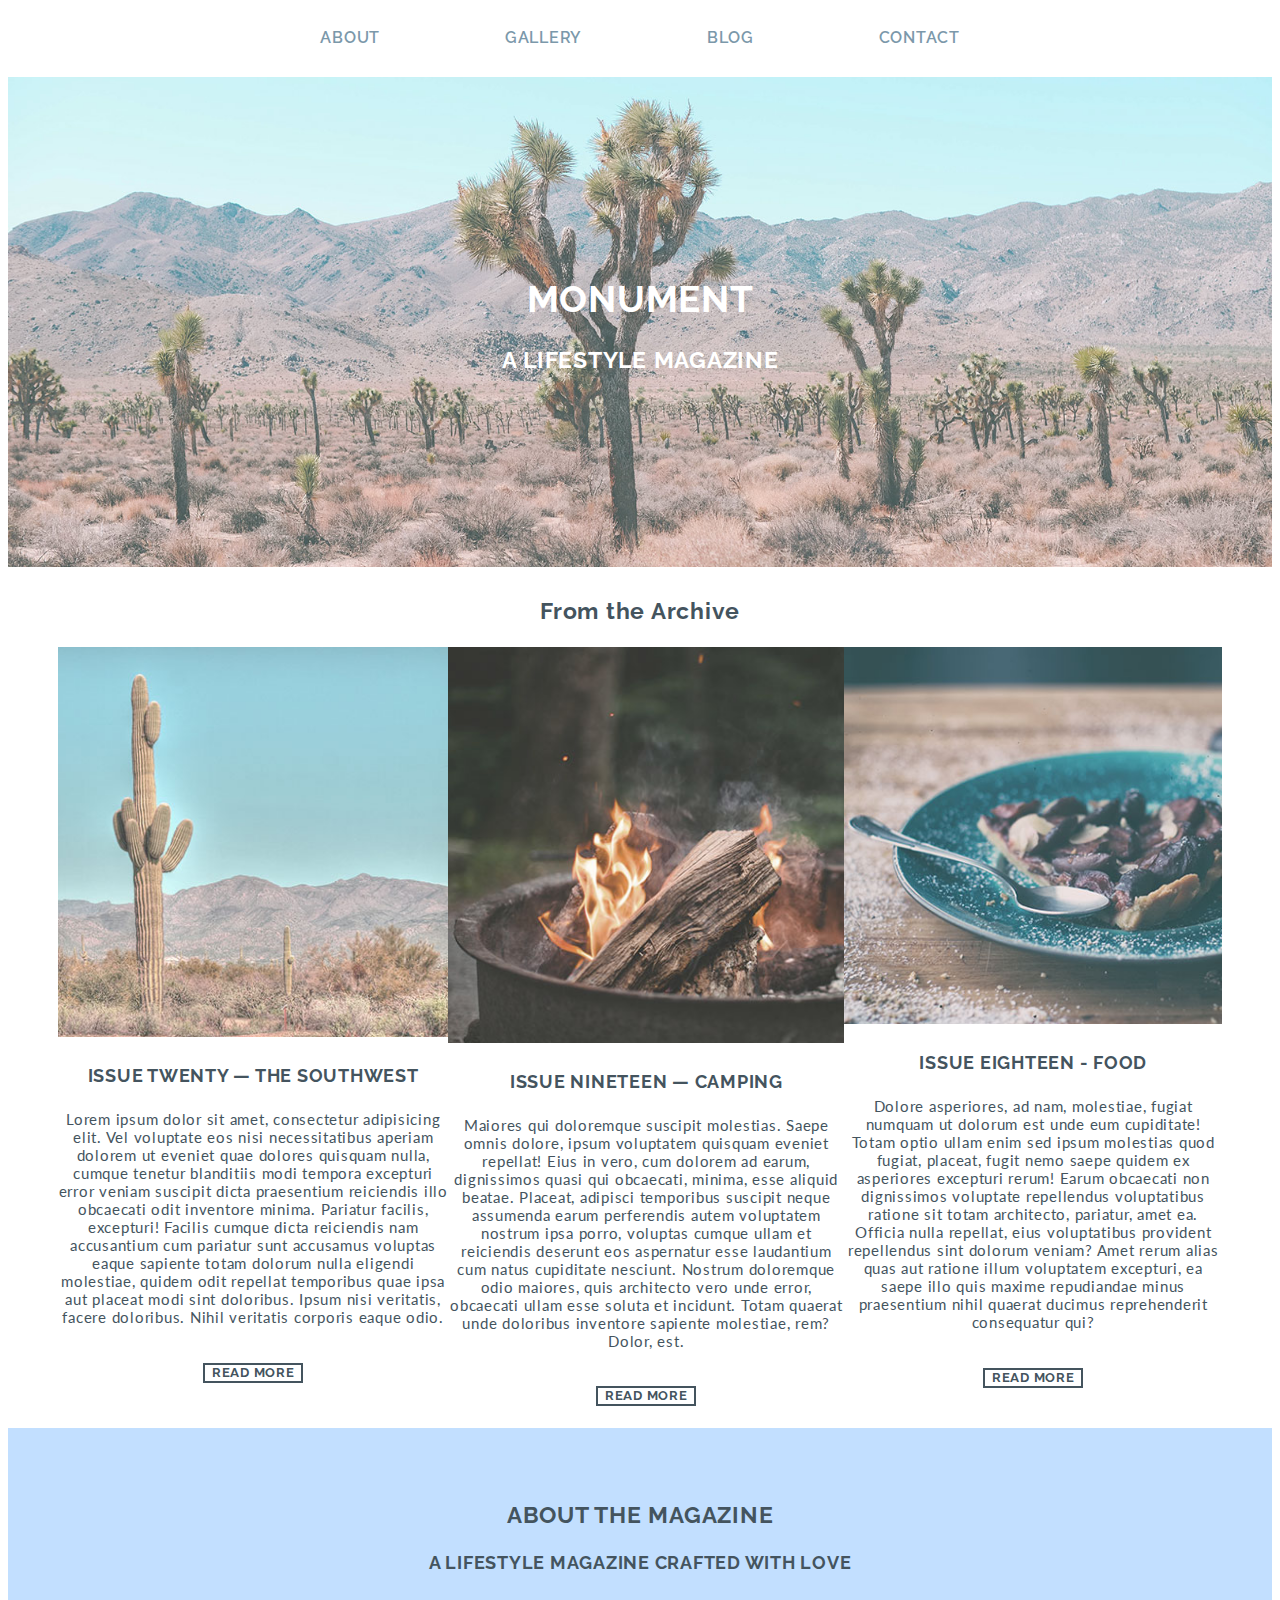
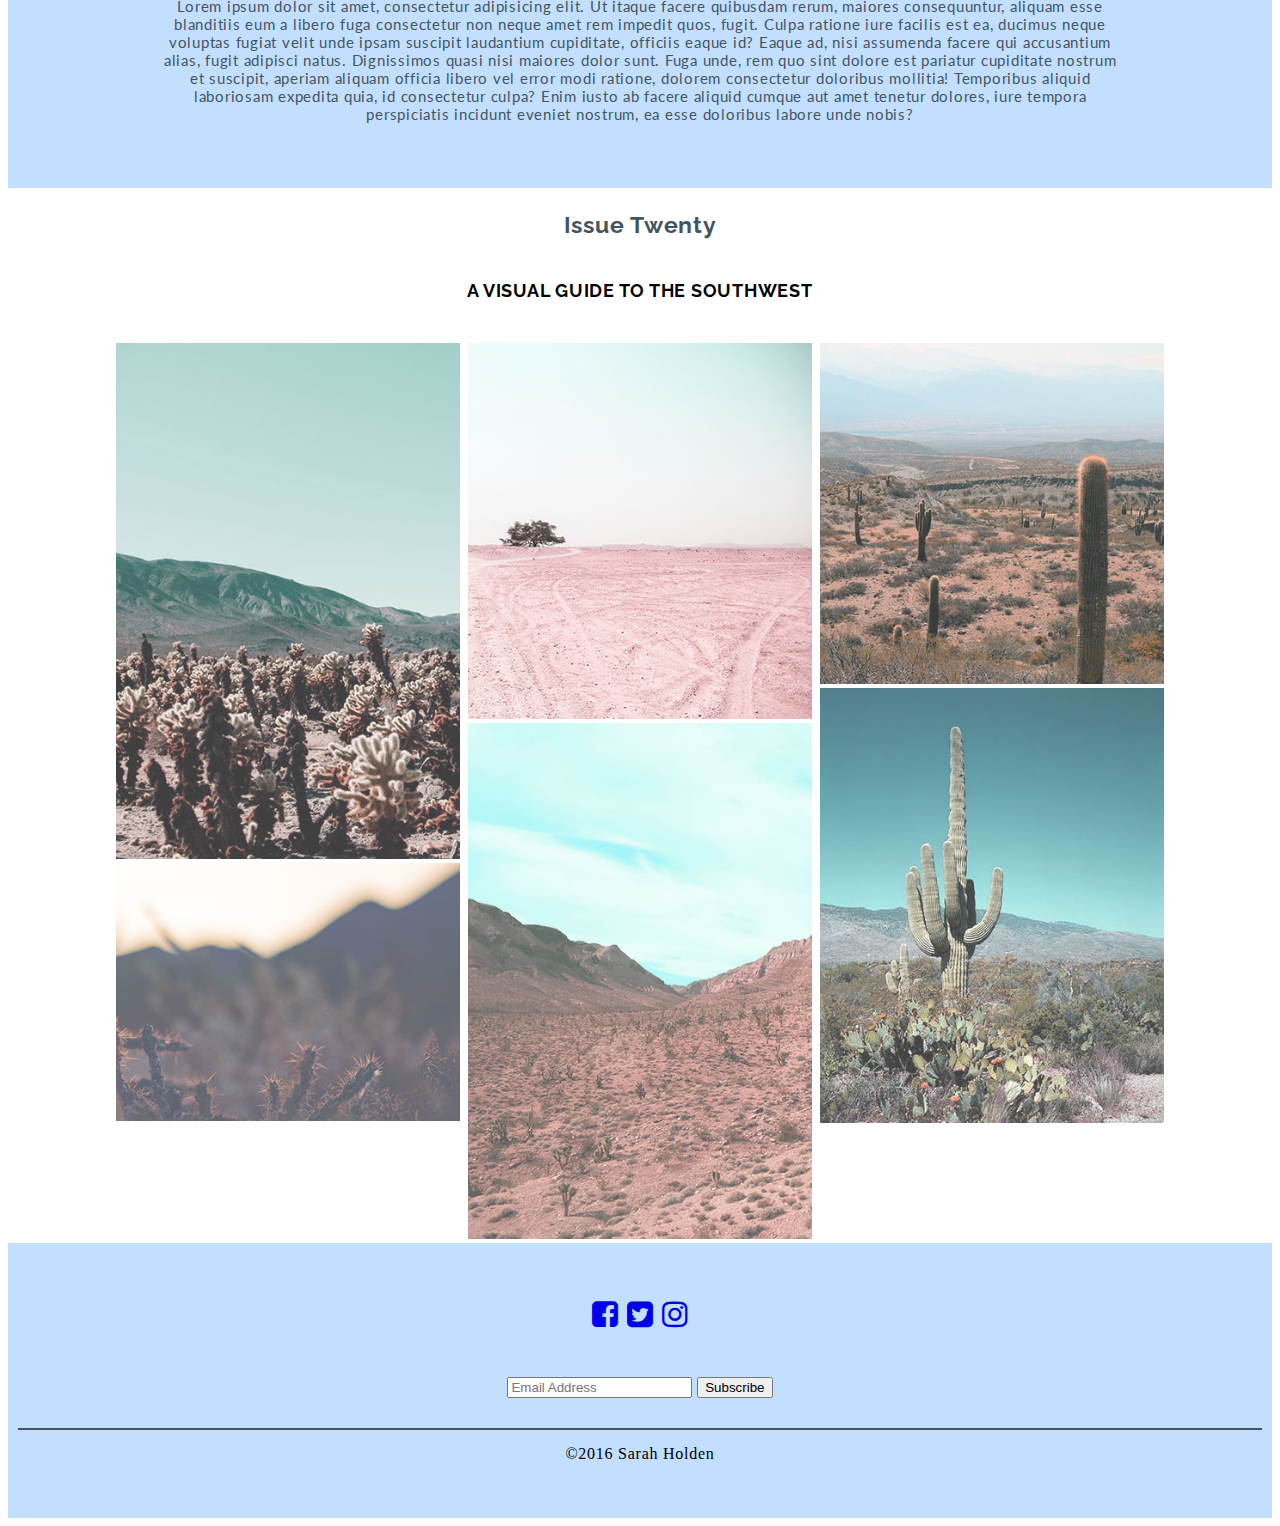
==== monument_lab_starter/index.html @ 1489bee0 "homework 3/monument landing" ====
<!DOCTYPE html>
<html lang="en">
<head>
	<meta charset="UTF-8">
	<title>Monument | Home</title>
	<!-- Link for FontAwesome has already been added! -->
	<link rel="stylesheet" href="https://maxcdn.bootstrapcdn.com/font-awesome/4.7.0/css/font-awesome.min.css">
	<link rel="stylesheet" href="css/style.css">

</head>
<body>



		<nav>
			<a href="index.html#about">About</a>
			<a href="index.html#gallery">Gallery</a>
			<a href="blog.html">Blog</a>
			<a href="index.html#contact">Contact</a>
		</nav>


<header>
	<h1>Monument</h1>
	<h2>A Lifestyle Magazine</h2>
</header>


	<h3>From the Archive </h3>

<section>
	<article>
<!-- INSERT IMAGE: article_1.jpg (in images folder) -->
	<img src="images/article_1.jpg" alt="">
	<h4>Issue Twenty &mdash; The Southwest </h4>
	<p>Lorem ipsum dolor sit amet, consectetur adipisicing elit. Vel voluptate eos nisi necessitatibus aperiam dolorem ut eveniet quae dolores quisquam nulla, cumque tenetur blanditiis modi tempora excepturi error veniam suscipit dicta praesentium reiciendis illo obcaecati odit inventore minima. Pariatur facilis, excepturi! Facilis cumque dicta reiciendis nam accusantium cum pariatur sunt accusamus voluptas eaque sapiente totam dolorum nulla eligendi molestiae, quidem odit repellat temporibus quae ipsa aut placeat modi sint doloribus. Ipsum nisi veritatis, facere doloribus. Nihil veritatis corporis eaque odio.</p>
 <h5>Read More</h5>
</article>

<!-- INSERT IMAGE: article_2.jpg (in images folder) -->
<article>
	<img src="images/article_2.jpg" alt="">
	<h4>Issue Nineteen &mdash; Camping </h4>
 	<p>Maiores qui doloremque suscipit molestias. Saepe omnis dolore, ipsum voluptatem quisquam eveniet repellat! Eius in vero, cum dolorem ad earum, dignissimos quasi qui obcaecati, minima, esse aliquid beatae. Placeat, adipisci temporibus suscipit neque assumenda earum perferendis autem voluptatem nostrum ipsa porro, voluptas cumque ullam et reiciendis deserunt eos aspernatur esse laudantium cum natus cupiditate nesciunt. Nostrum doloremque odio maiores, quis architecto vero unde error, obcaecati ullam esse soluta et incidunt. Totam quaerat unde doloribus inventore sapiente molestiae, rem? Dolor, est.</p>
	<h5>Read More</h5>
</article>

<!-- INSERT IMAGE: article_3.jpg (in images folder) -->
<article>
	<img src="images/article_3.jpg" alt="">

	<h4>Issue Eighteen - Food </h4>
	<p> Dolore asperiores, ad nam, molestiae, fugiat numquam ut dolorum est unde eum cupiditate! Totam optio ullam enim sed ipsum molestias quod fugiat, placeat, fugit nemo saepe quidem ex asperiores excepturi rerum! Earum obcaecati non dignissimos voluptate repellendus voluptatibus ratione sit totam architecto, pariatur, amet ea. Officia nulla repellat, eius voluptatibus provident repellendus sint dolorum veniam? Amet rerum alias quas aut ratione illum voluptatem excepturi, ea saepe illo quis maxime repudiandae minus praesentium nihil quaerat ducimus reprehenderit 	consequatur qui? </p>
	<h5>Read More</h5>
</article>
</section>

<aside>
	<h3>About The Magazine</h3>
	<h4>A Lifestyle Magazine Crafted with Love</h4>
	<p>Lorem ipsum dolor sit amet, consectetur adipisicing elit. Ut itaque facere quibusdam rerum, maiores consequuntur, aliquam esse blanditiis eum a libero fuga consectetur non neque amet rem impedit quos, fugit. Culpa ratione iure facilis est ea, ducimus neque voluptas fugiat velit unde ipsam suscipit laudantium cupiditate, officiis eaque id? Eaque ad, nisi assumenda facere qui accusantium alias, fugit adipisci natus.
	Dignissimos quasi nisi maiores dolor sunt. Fuga unde, rem quo sint dolore est pariatur cupiditate nostrum et suscipit, aperiam aliquam officia libero vel error modi ratione, dolorem consectetur doloribus mollitia! Temporibus aliquid laboriosam expedita quia, id consectetur culpa? Enim iusto ab facere aliquid cumque aut amet tenetur dolores, iure tempora perspiciatis incidunt eveniet nostrum, ea esse doloribus labore unde nobis?</p>
</aside>


	<h3>Issue Twenty</h3>

	<h6>A visual guide to the Southwest </h6>

<div class="row">
		<div class="column">
			<img src="images/gallery_1.jpg" alt="">
			<img src="images/gallery_3.jpg" alt="">
		</div>
		<div class = "column">
			<img src="images/gallery_4.jpg" alt="">
			<img src="images/gallery_2.jpg" alt="">
		</div>
		<div class = "column">
			<img src="images/gallery_5.jpg" alt="">
			<img src="images/gallery_6.jpg" alt="">
		</div>
</div>

<!--
INSERT IMAGE: gallery_1.jpg
INSERT IMAGE: gallery_3.jpg
INSERT IMAGE: gallery_4.jpg
INSERT IMAGE: gallery_2.jpg
INSERT IMAGE: gallery_5.jpg
INSERT IMAGE: gallery_6.jpg
-->

<!-- Insert FontAwesome Icons -->

<!-- I've given you this one, but look it up to see what it's used for :) -->
<footer>
	<div class="wrap">
		<div class="social-links">
			<a href="http://facebook.com"><i class="fa fa-facebook-square" aria-hidden="true"></i></a>
			<a href="http://twitter.com"><i class="fa fa-twitter-square" aria-hidden="true"></i></a>
			<a href="http://instagram.com"><i class="fa fa-instagram" aria-hidden="true"></i></a>
		</div>
		<div class="button">
			<input type="text" placeholder="Email Address">
			<button type="submit">Subscribe</button>
		</div>
	</div>


	<div class="copyright">&copy;2016 Sarah Holden</div>



</footer>

</body>
</html>
---- monument_lab_starter/css/style.css ----
/* Add a link to GOOGLE FONTS LINK at the top! THis should be the first line of your stylesheet.*/

@import url('https://fonts.googleapis.com/css?family=Lato|Raleway');

/* ----------------------------------------
Base Styles
------------------------------------------- */
/* Note: Makes sure that padding and the border are included in the width for each element. */
/* Don't add anything else under the * selector! */
* {
	box-sizing: border-box;
}

/*Note: fix so that images will scale with their containers. We'll chat about this more when we cover responsive design*/
img {
	max-width: 100%;
}

body {
	letter-spacing: 0.75px;
}

	nav {
		justify-content: center;
		text-align: center;
	}



	nav a {
		font-family: "raleway", sans-serif;
		text-transform: uppercase;
		font-size: 16px;
		color: #7B98AA;
		text-decoration: none;
		font-weight: 600;
		letter-spacing: 0.75px;
		padding: 20px 60px;
		display: inline-block;


	}

	header {
		background-image: url("../images/home_header_bg.jpg");
		background-size: cover;
		background-position: center;
		background-color: #cccccc;
		padding-top: 175px;
		padding-bottom: 175px;
		margin-top: 10px;
		margin-bottom: 30px;
		letter-spacing: 0.75px;
		justify-content: center;
		text-align: center;
		color: white;
	}

	h1 {
		font-family: "raleway", sans-serif;
		font-size: 37px;
		text-transform: uppercase;

	}

	h2 {
		font-family: "raleway", sans-serif;
		font-size: 23px;
		text-transform: uppercase;

	}

/* ----------------------------------------
Typography
------------------------------------------- */
a {

}


/* ----------------------------------------
Header
------------------------------------------- */


/* ----------------------------------------
Articles
------------------------------------------- */
h3{
	font-family: "raleway", sans-serif;
	font-size: 23px;
	text-align: center;
	color: #44545E;
}

section {
	display: flex;
	flex-direction: row;
	justify-content: space-around;
	margin-left: 50px;
	margin-right: 50px;
	text-align: center;
	color: #44545E;


}

h4{
	color: #44545E;
	font-family: "raleway", sans-serif;
	font-size: 18px;
	text-transform: uppercase;
}

p{
	font-family: "lato", sans-serif;
	font-size: 15px;


}

h5{
	font-family: "raleway", sans-serif;
	font-size: 13px;
	border-style: solid;
	width: 100px;
	height: 20px;
	text-transform: uppercase;
	display: inline-block;
	justify-content: center;
	text-align: center;
	border-width: 2px;

}

aside{
 background-color: #C2DFFF;
 text-align: center;
 padding-left: 150px;
 padding-right: 150px;
 padding-top: 50px;
 padding-bottom: 50px;
 color: #44545E;
}

aside h3{
	font-family: "raleway", sans-serif;
	font-size: 23px;
	text-transform: uppercase;



}

aside h4{
	font-family: "raleway", sans-serif;
	font-size: 18px;
	text-transform: uppercase;
}

aside p{
	font-family: "lato", sans-serif;
	font-size: 15px;
}

h6 {
	font-family: "raleway", sans-serif;
	font-size: 18px;
	text-align: center;
	justify-content: center;
	text-transform: uppercase;
}


.row {
	display: flex;
	flex-wrap: wrap;
	padding: 0 4px;
	margin-left: 100px;
	margin-right: 100px;




}

.column {
	flex: 30%;
	padding: 0 4px;



}

footer {
	background-color: #C2DFFF;
	padding-left: 10px;
	 padding-right: 10px;
	 padding-top: 10px;
	 padding-bottom: 10px;
	 align-items: center;
	 justify-content: center;


}


footer {
	text-align: center;
}

footer .wrap {
	padding: 30px 15px;
	display: block;
}

footer .social-links {
	font-size: 30px;
	padding: 15px;
	margin-bottom: 30px;
	display: inline-block;
	color: black;
}

footer .copyright {
	border-top: 2px solid #44545E;
	margin-bottom: 30px;
	padding: 15px;
}

/* ----------------------------------------
About
------------------------------------------- */


/* ----------------------------------------
Gallery
------------------------------------------- */



/* ----------------------------------------
Footer
------------------------------------------- */
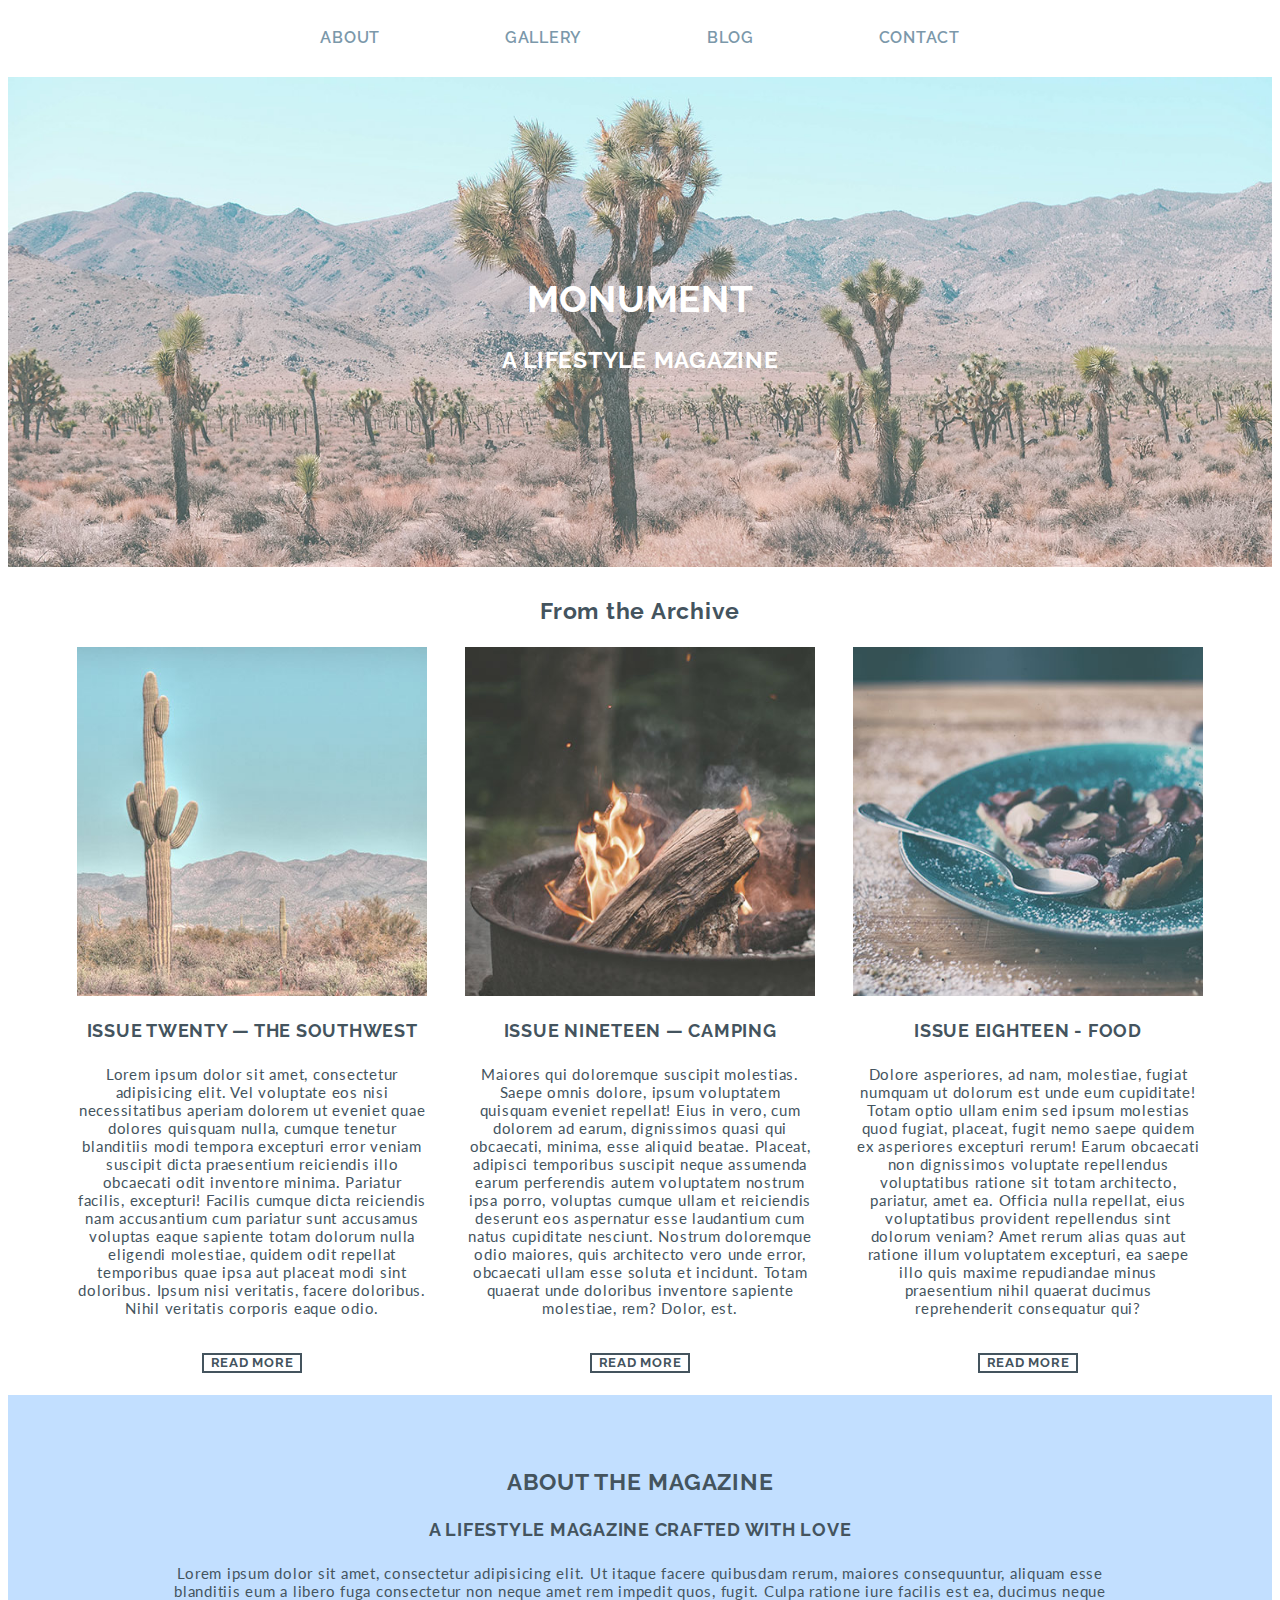
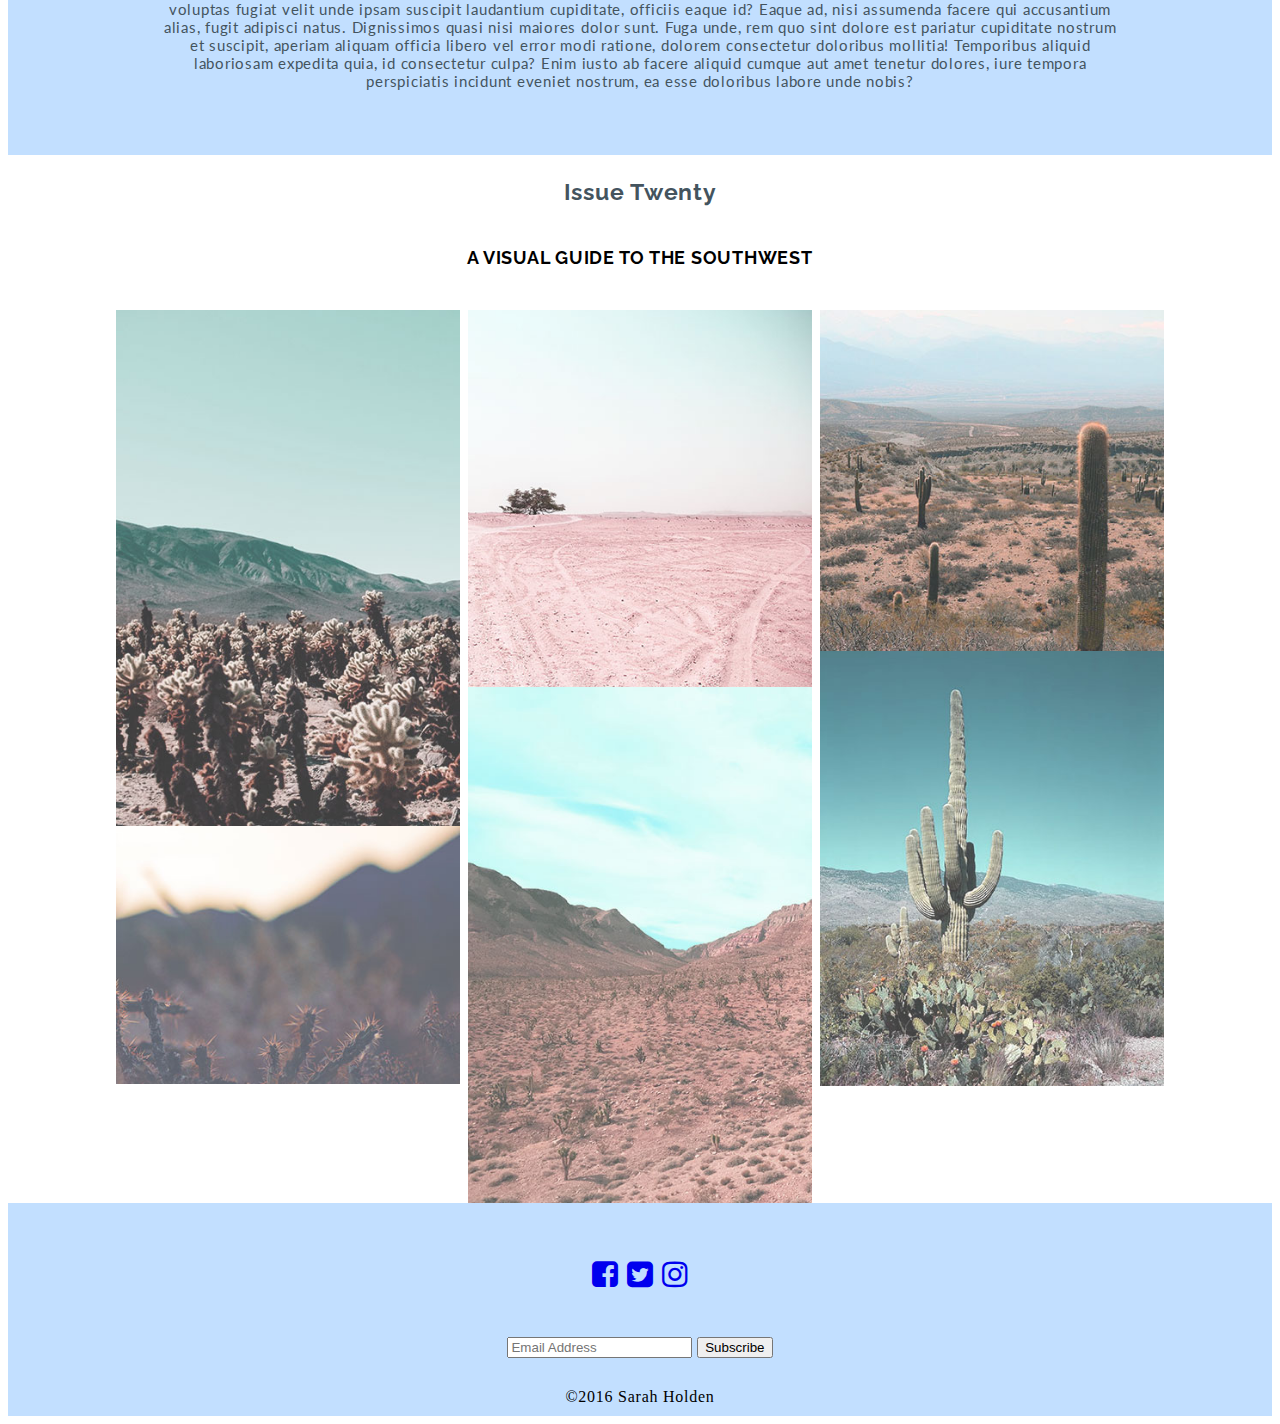
==== commit d64de002: "homework 4 -- responsive" ====
--- a/monument_lab_starter/index.html
+++ b/monument_lab_starter/index.html
@@ -11,89 +11,85 @@
 <body>
 
 
-
+	<div class="nav-wrapper">
 		<nav>
-			<a href="index.html#about">About</a>
-			<a href="index.html#gallery">Gallery</a>
-			<a href="blog.html">Blog</a>
-			<a href="index.html#contact">Contact</a>
+			<a href="#about">About</a>
+			<a href="#gallery">Gallery</a>
+			<a href="#blog">Blog</a>
+			<a href="#contact">Contact</a>
 		</nav>
-
+		<a href="" class="hamburger"><i class="fa fa-bars" aria-hidden="true"></i></a>
+	</div>
 
 <header>
 	<h1>Monument</h1>
 	<h2>A Lifestyle Magazine</h2>
 </header>
 
-
+<a id="blog">
+<div class="content">
 	<h3>From the Archive </h3>
 
-<section>
+	<section>
+		<article>
+		<img src="images/article_1.jpg" alt="">
+		<h4>Issue Twenty &mdash; The Southwest </h4>
+		<p>Lorem ipsum dolor sit amet, consectetur adipisicing elit. Vel voluptate eos nisi necessitatibus aperiam dolorem ut eveniet quae dolores quisquam nulla, cumque tenetur blanditiis modi tempora excepturi error veniam suscipit dicta praesentium reiciendis illo obcaecati odit inventore minima. Pariatur facilis, excepturi! Facilis cumque dicta reiciendis nam accusantium cum pariatur sunt accusamus voluptas eaque sapiente totam dolorum nulla eligendi molestiae, quidem odit repellat temporibus quae ipsa aut placeat modi sint doloribus. Ipsum nisi veritatis, facere doloribus. Nihil veritatis corporis eaque odio.</p>
+ 	<h5>Read More</h5>
+	</article>
+
 	<article>
-<!-- INSERT IMAGE: article_1.jpg (in images folder) -->
-	<img src="images/article_1.jpg" alt="">
-	<h4>Issue Twenty &mdash; The Southwest </h4>
-	<p>Lorem ipsum dolor sit amet, consectetur adipisicing elit. Vel voluptate eos nisi necessitatibus aperiam dolorem ut eveniet quae dolores quisquam nulla, cumque tenetur blanditiis modi tempora excepturi error veniam suscipit dicta praesentium reiciendis illo obcaecati odit inventore minima. Pariatur facilis, excepturi! Facilis cumque dicta reiciendis nam accusantium cum pariatur sunt accusamus voluptas eaque sapiente totam dolorum nulla eligendi molestiae, quidem odit repellat temporibus quae ipsa aut placeat modi sint doloribus. Ipsum nisi veritatis, facere doloribus. Nihil veritatis corporis eaque odio.</p>
- <h5>Read More</h5>
-</article>
+		<img src="images/article_2.jpg" alt="">
+		<h4>Issue Nineteen &mdash; Camping </h4>
+ 		<p>Maiores qui doloremque suscipit molestias. Saepe omnis dolore, ipsum voluptatem quisquam eveniet repellat! Eius in vero, cum dolorem ad earum, dignissimos quasi qui obcaecati, minima, esse aliquid beatae. Placeat, adipisci temporibus suscipit neque assumenda earum perferendis autem voluptatem nostrum ipsa porro, voluptas cumque ullam et reiciendis deserunt eos aspernatur esse laudantium cum natus cupiditate nesciunt. Nostrum doloremque odio maiores, quis architecto vero unde error, obcaecati ullam esse soluta et incidunt. Totam quaerat unde doloribus inventore sapiente molestiae, rem? Dolor, est.</p>
+		<h5>Read More</h5>
+	</article>
 
-<!-- INSERT IMAGE: article_2.jpg (in images folder) -->
-<article>
-	<img src="images/article_2.jpg" alt="">
-	<h4>Issue Nineteen &mdash; Camping </h4>
- 	<p>Maiores qui doloremque suscipit molestias. Saepe omnis dolore, ipsum voluptatem quisquam eveniet repellat! Eius in vero, cum dolorem ad earum, dignissimos quasi qui obcaecati, minima, esse aliquid beatae. Placeat, adipisci temporibus suscipit neque assumenda earum perferendis autem voluptatem nostrum ipsa porro, voluptas cumque ullam et reiciendis deserunt eos aspernatur esse laudantium cum natus cupiditate nesciunt. Nostrum doloremque odio maiores, quis architecto vero unde error, obcaecati ullam esse soluta et incidunt. Totam quaerat unde doloribus inventore sapiente molestiae, rem? Dolor, est.</p>
-	<h5>Read More</h5>
-</article>
 
-<!-- INSERT IMAGE: article_3.jpg (in images folder) -->
-<article>
-	<img src="images/article_3.jpg" alt="">
+	<article>
+		<img src="images/article_3.jpg" alt="">
 
-	<h4>Issue Eighteen - Food </h4>
-	<p> Dolore asperiores, ad nam, molestiae, fugiat numquam ut dolorum est unde eum cupiditate! Totam optio ullam enim sed ipsum molestias quod fugiat, placeat, fugit nemo saepe quidem ex asperiores excepturi rerum! Earum obcaecati non dignissimos voluptate repellendus voluptatibus ratione sit totam architecto, pariatur, amet ea. Officia nulla repellat, eius voluptatibus provident repellendus sint dolorum veniam? Amet rerum alias quas aut ratione illum voluptatem excepturi, ea saepe illo quis maxime repudiandae minus praesentium nihil quaerat ducimus reprehenderit 	consequatur qui? </p>
-	<h5>Read More</h5>
-</article>
+		<h4>Issue Eighteen - Food </h4>
+		<p> Dolore asperiores, ad nam, molestiae, fugiat numquam ut dolorum est unde eum cupiditate! Totam optio ullam enim sed ipsum molestias quod fugiat, placeat, fugit nemo saepe quidem ex asperiores excepturi rerum! Earum obcaecati non dignissimos voluptate repellendus voluptatibus ratione sit totam architecto, pariatur, amet ea. Officia nulla repellat, eius voluptatibus provident repellendus sint dolorum veniam? Amet rerum alias quas aut ratione illum voluptatem excepturi, ea saepe illo quis maxime repudiandae minus praesentium nihil quaerat ducimus reprehenderit 	consequatur qui? </p>
+		<h5>Read More</h5>
+	</article>
 </section>
+</div>
+</a>
 
+<a id="about">
 <aside>
 	<h3>About The Magazine</h3>
 	<h4>A Lifestyle Magazine Crafted with Love</h4>
 	<p>Lorem ipsum dolor sit amet, consectetur adipisicing elit. Ut itaque facere quibusdam rerum, maiores consequuntur, aliquam esse blanditiis eum a libero fuga consectetur non neque amet rem impedit quos, fugit. Culpa ratione iure facilis est ea, ducimus neque voluptas fugiat velit unde ipsam suscipit laudantium cupiditate, officiis eaque id? Eaque ad, nisi assumenda facere qui accusantium alias, fugit adipisci natus.
 	Dignissimos quasi nisi maiores dolor sunt. Fuga unde, rem quo sint dolore est pariatur cupiditate nostrum et suscipit, aperiam aliquam officia libero vel error modi ratione, dolorem consectetur doloribus mollitia! Temporibus aliquid laboriosam expedita quia, id consectetur culpa? Enim iusto ab facere aliquid cumque aut amet tenetur dolores, iure tempora perspiciatis incidunt eveniet nostrum, ea esse doloribus labore unde nobis?</p>
 </aside>
+</a>
 
-
+<a id="gallery">
+<div class="gallery">
 	<h3>Issue Twenty</h3>
 
 	<h6>A visual guide to the Southwest </h6>
 
-<div class="row">
-		<div class="column">
-			<img src="images/gallery_1.jpg" alt="">
-			<img src="images/gallery_3.jpg" alt="">
-		</div>
-		<div class = "column">
-			<img src="images/gallery_4.jpg" alt="">
-			<img src="images/gallery_2.jpg" alt="">
-		</div>
-		<div class = "column">
-			<img src="images/gallery_5.jpg" alt="">
-			<img src="images/gallery_6.jpg" alt="">
-		</div>
+	<div class="row">
+			<div class="column">
+				<img src="images/gallery_1.jpg" alt="">
+				<img src="images/gallery_3.jpg" alt="">
+			</div>
+			<div class = "column">
+				<img src="images/gallery_4.jpg" alt="">
+				<img src="images/gallery_2.jpg" alt="">
+			</div>
+			<div class = "column">
+				<img src="images/gallery_5.jpg" alt="">
+				<img src="images/gallery_6.jpg" alt="">
+			</div>
+	</div>
 </div>
+</a>
 
-<!--
-INSERT IMAGE: gallery_1.jpg
-INSERT IMAGE: gallery_3.jpg
-INSERT IMAGE: gallery_4.jpg
-INSERT IMAGE: gallery_2.jpg
-INSERT IMAGE: gallery_5.jpg
-INSERT IMAGE: gallery_6.jpg
--->
 
-<!-- Insert FontAwesome Icons -->
-
-<!-- I've given you this one, but look it up to see what it's used for :) -->
 <footer>
 	<div class="wrap">
 		<div class="social-links">
@@ -101,18 +97,18 @@
 			<a href="http://twitter.com"><i class="fa fa-twitter-square" aria-hidden="true"></i></a>
 			<a href="http://instagram.com"><i class="fa fa-instagram" aria-hidden="true"></i></a>
 		</div>
+
 		<div class="button">
 			<input type="text" placeholder="Email Address">
 			<button type="submit">Subscribe</button>
 		</div>
+
 	</div>
+	<a id="contact">
+	<div class="copyright">&copy;2016 Sarah Holden</div>
+</a>
+</footer>
 
-
-	<div class="copyright">&copy;2016 Sarah Holden</div>
-
-
-
-</footer>
 
 </body>
 </html>
--- a/monument_lab_starter/css/style.css
+++ b/monument_lab_starter/css/style.css
@@ -1,18 +1,10 @@
-
-/* Add a link to GOOGLE FONTS LINK at the top! THis should be the first line of your stylesheet.*/
 
 @import url('https://fonts.googleapis.com/css?family=Lato|Raleway');
 
-/* ----------------------------------------
-Base Styles
-------------------------------------------- */
-/* Note: Makes sure that padding and the border are included in the width for each element. */
-/* Don't add anything else under the * selector! */
 * {
 	box-sizing: border-box;
 }
 
-/*Note: fix so that images will scale with their containers. We'll chat about this more when we cover responsive design*/
 img {
 	max-width: 100%;
 }
@@ -26,9 +18,7 @@
 		text-align: center;
 	}
 
-
-
-	nav a {
+nav a {
 		font-family: "raleway", sans-serif;
 		text-transform: uppercase;
 		font-size: 16px;
@@ -38,9 +28,24 @@
 		letter-spacing: 0.75px;
 		padding: 20px 60px;
 		display: inline-block;
-
-
-	}
+		transition: all 50ms linear;
+}
+
+nav a:hover {
+	   color: #44545E;
+ }
+
+
+	.hamburger {
+		font-size: 27px;
+		padding: 10px 30px;
+		color: #7B98AA;
+	}
+
+	.hamburger {
+	  display: none;
+	}
+
 
 	header {
 		background-image: url("../images/home_header_bg.jpg");
@@ -71,22 +76,7 @@
 
 	}
 
-/* ----------------------------------------
-Typography
-------------------------------------------- */
-a {
-
-}
-
-
-/* ----------------------------------------
-Header
-------------------------------------------- */
-
-
-/* ----------------------------------------
-Articles
-------------------------------------------- */
+
 h3{
 	font-family: "raleway", sans-serif;
 	font-size: 23px;
@@ -96,6 +86,7 @@
 
 section {
 	display: flex;
+	flex-wrap: wrap;
 	flex-direction: row;
 	justify-content: space-around;
 	margin-left: 50px;
@@ -104,6 +95,10 @@
 	color: #44545E;
 
 
+}
+
+article {
+	width: 30%;
 }
 
 h4{
@@ -172,6 +167,10 @@
 	text-transform: uppercase;
 }
 
+img{
+    display: block;
+    margin: 0 auto;
+	}
 
 .row {
 	display: flex;
@@ -179,19 +178,20 @@
 	padding: 0 4px;
 	margin-left: 100px;
 	margin-right: 100px;
-
-
-
-
 }
 
 .column {
 	flex: 30%;
 	padding: 0 4px;
 
-
-
-}
+}
+
+.column img:hover {
+  transition: all .5s ease;
+  opacity: 0.5;
+  transform: rotate(20deg);
+}
+
 
 footer {
 	background-color: #C2DFFF;
@@ -221,25 +221,81 @@
 	margin-bottom: 30px;
 	display: inline-block;
 	color: black;
-}
-
-footer .copyright {
-	border-top: 2px solid #44545E;
-	margin-bottom: 30px;
-	padding: 15px;
-}
-
-/* ----------------------------------------
-About
-------------------------------------------- */
-
-
-/* ----------------------------------------
-Gallery
-------------------------------------------- */
-
-
-
-/* ----------------------------------------
-Footer
-------------------------------------------- */
+	transition: all 50ms linear;
+}
+
+.social-links a:hover{
+	color: black;
+}
+
+.button button {
+	transition: all 50ms linear;
+}
+
+.button button:hover {
+	color: grey;
+}
+
+
+@media screen and (max-width: 770px) {
+	.hamburger {
+		display: block;
+		text-align: left;
+	}
+}
+
+@media screen and (max-width: 770px) {
+  nav a{
+    display: none;
+  }
+}
+
+@media screen and (max-width: 500px) {
+	article{
+		width: 100%;
+	}
+}
+
+@media screen and (max-width: 500px) {
+	aside{
+		padding-left: 20px;
+		padding-right: 20px;
+	}
+}
+
+@media screen and (max-width: 500px) {
+	aside h3{
+		font-size: 15px;
+	}
+}
+
+@media screen and (max-width: 500px) {
+	aside h2{
+		font-size: 15px;
+	}
+}
+
+@media screen and (max-width: 500px) {
+	aside p{
+		font-size: 12px;
+	}
+}
+
+@media screen and (max-width: 500px) {
+	.gallery h3{
+		font-size: 18px;
+	}
+}
+
+@media screen and (max-width: 500px){
+	.gallery h6{
+		font-size: 15px;
+	}
+}
+
+@media screen and (max-width: 500px){
+	.row{
+		margin-left: 20px;
+		margin-right: 20px;
+	}
+}
